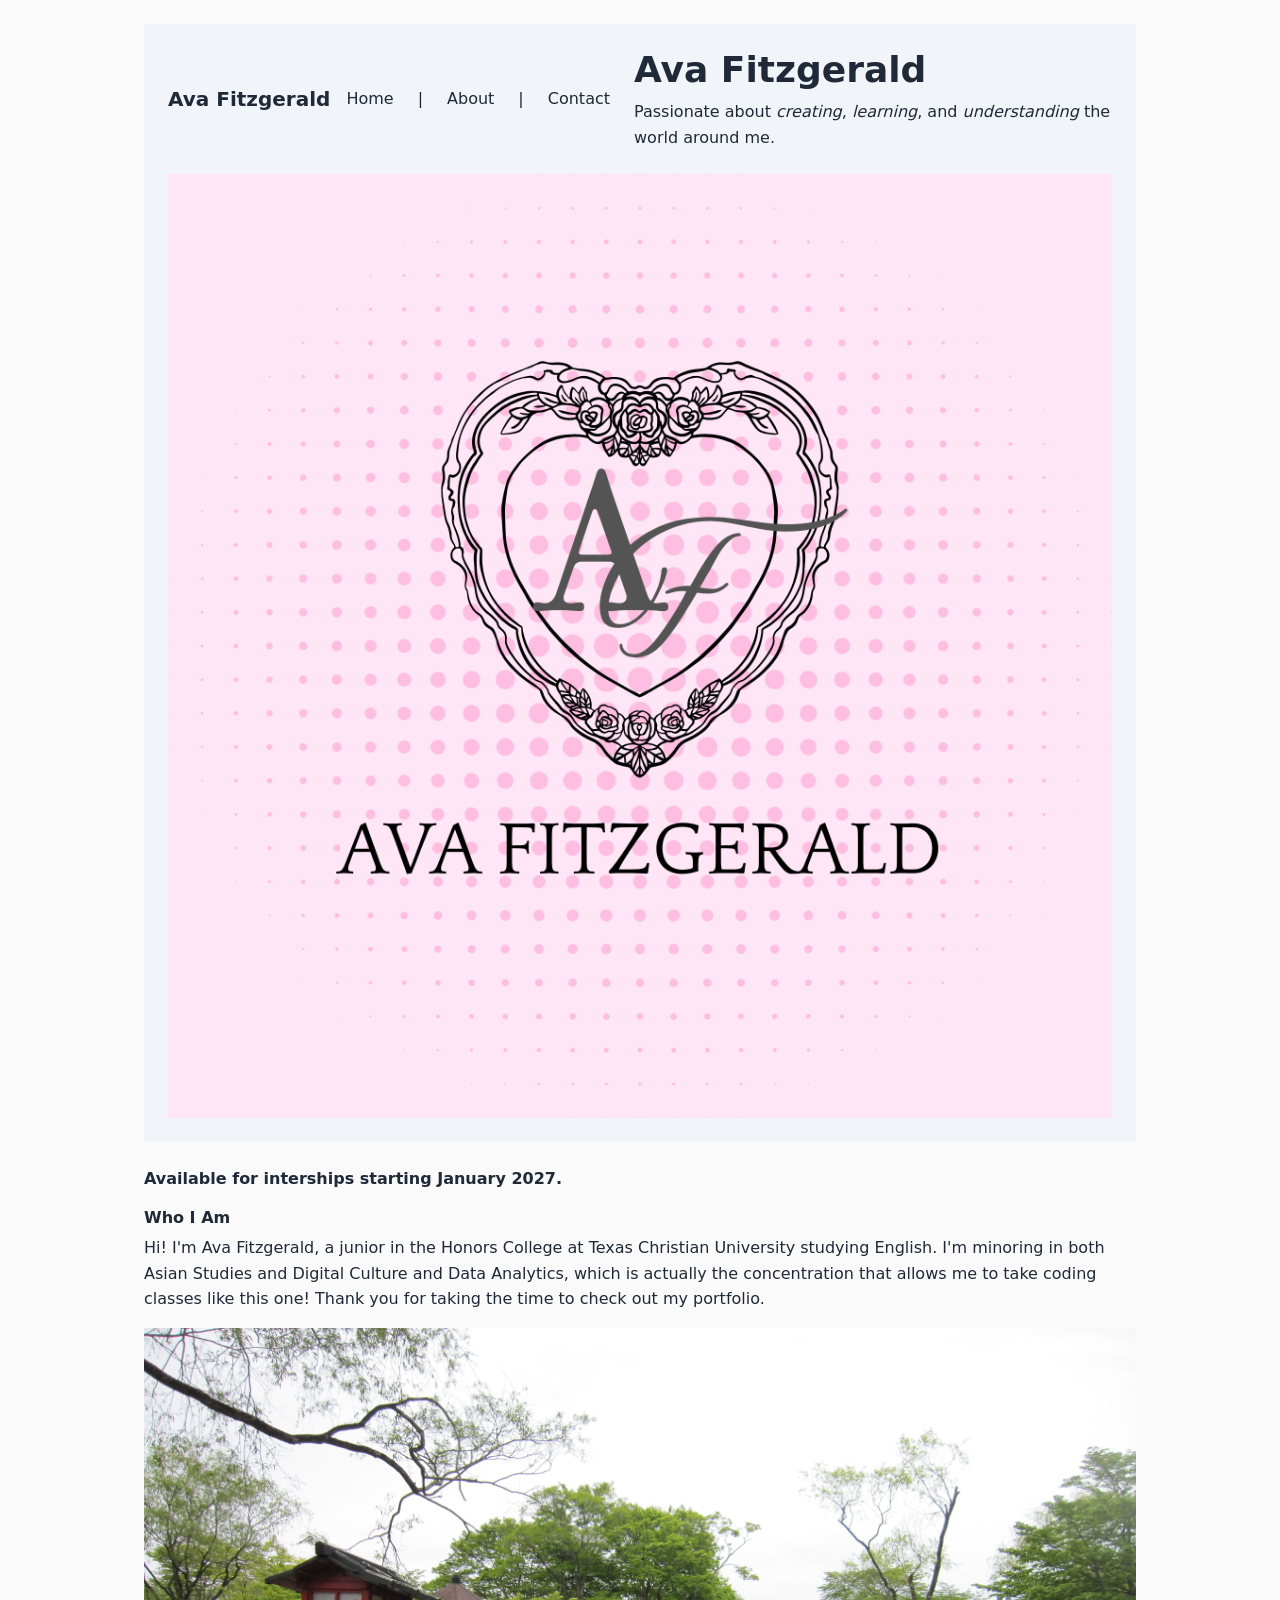
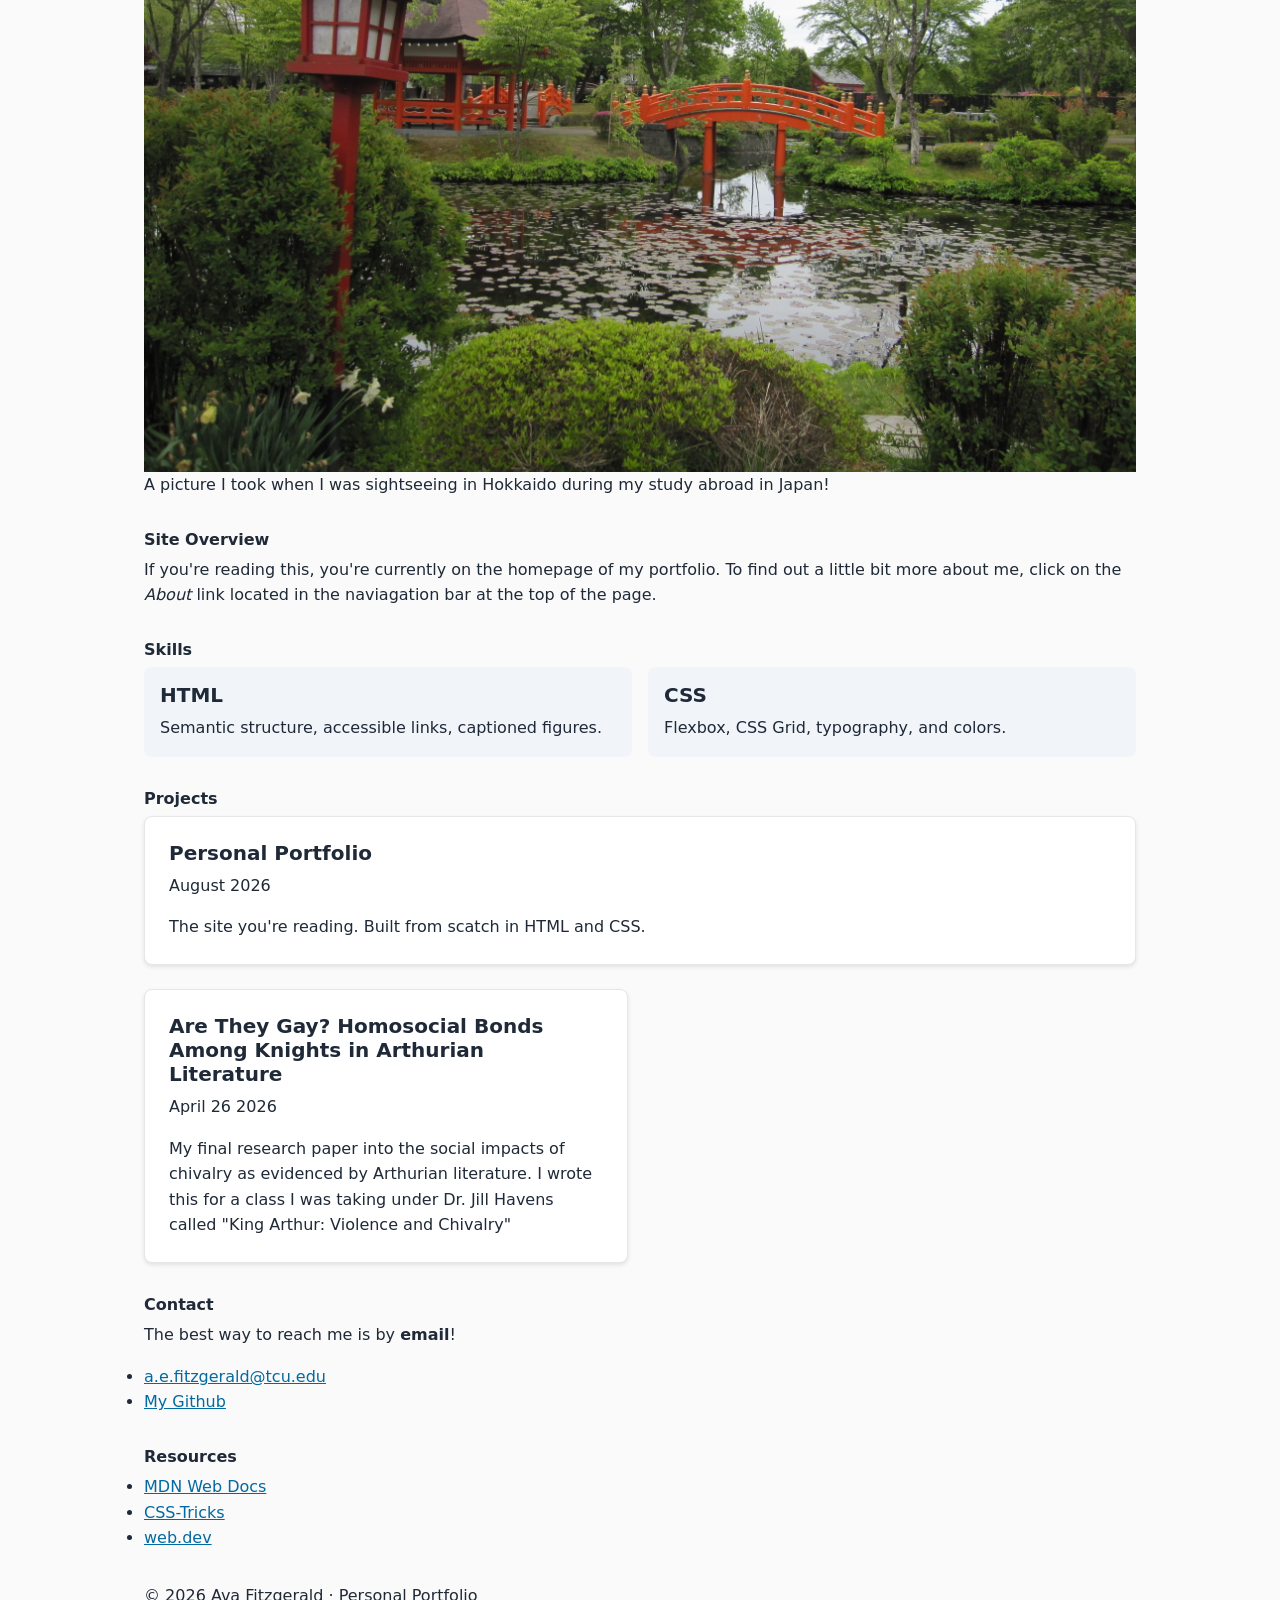
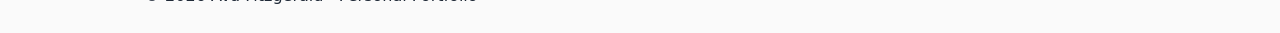
==== index.html @ b12a73ad "changed logo pic, main page pic, about page pic and captions, updated skill cards" ====
<!DOCTYPE html>
<html lang="en">
<head>
    <meta charset="UTF-8">
    <meta name="viewport" content="width=device-width, initial-scale=1.0">
    <title>Portfolio Home</title>
    <link rel="stylesheet" href="css/styles.css">

</head>
<body>
    <header>

    <nav class="nav-container">
        <a href="index.html" class="logo">Ava Fitzgerald</a>
        <div class="nav-links">
            <a href="index.html">Home</a> |
            <a href="about.html">About</a> |
            <a href="index.html#contact">Contact</a>
        </div>
    </nav>

    <div class="header-text">
        <h1>Ava Fitzgerald</h1>
        <p>Passionate about <em>creating</em>, <em>learning</em>, and <em>understanding</em> the world around me.</p>
    </div>
    <div class="header-pic">
        <img src="images/portfolio_logo.png" alt="A pink square with the outline of a heart locket and the initials 'A' and 'F' in the middle.">
    </div>

    </header>

    <main>
        <section>
            <p><strong>Available for interships starting January 2027.</strong></p>

        <section>
            <h2>Who I Am</h2>
            <p>Hi! I'm Ava Fitzgerald, a junior in the Honors College at Texas Christian University studying
                English. I'm minoring in both Asian Studies and Digital Culture and Data Analytics, which
                is actually the concentration that allows me to take coding classes like this one! Thank you
                for taking the time to check out my portfolio.</p>

                <figure>
                <img src="images/tori_gate.JPG" alt="a picture of a red Japanese-style bridge behind a mossy pond.">
                <figcaption>A picture I took when I was sightseeing in Hokkaido during my study abroad in Japan!</figcaption>
                </figure>
        </section>

        <section>
            <h2>Site Overview</h2>
            <p>If you're reading this, you're currently on the homepage of my portfolio. To find out a little
                bit more about me, click on the <em>About</em> link located in the naviagation bar at the top of the page.
            </p>
        </section>

        <section id="skills">
            <h2>Skills</h2>
            <ul class="skills-grid">
                <li class="skill-card">
                    <h3>HTML</h3>
                    <p>Semantic structure, accessible links, captioned figures. </p>
                </li>
                <li class="skill-card">
                    <h3>CSS</h3>
                    <p>Flexbox, CSS Grid, typography, and colors.</p>
                </li>
            </ul>
        </section>

        <section>
            <h2>Projects</h2>
            <ul class="project-list">
                <li class="project-card featured">
                    <h3>Personal Portfolio</h3>
                    <p><time datetime="2026-08">August 2026</time></p>
                    <p>The site you're reading. Built from scatch in HTML and CSS.</p>
                </li>
                <li class="project-card">
                    <h3>Are They Gay? Homosocial Bonds Among Knights in Arthurian Literature</h3>
                    <p><time datetime="2026-04-26">April 26 2026</time></p>
                    <p> My final research paper into the social impacts of chivalry as evidenced by Arthurian literature. 
                        I wrote this for a class I was taking under Dr. Jill Havens called "King Arthur: Violence and Chivalry"</p>
                </li>
            </ul>
        </section>

        <section id="contact">
            <h2>Contact</h2>
            <p>The best way to reach me is by <strong>email</strong>!</p>
            <ul>
                <li><a href="mailto:a.e.fitzgerald@tcu.edu">a.e.fitzgerald@tcu.edu</a></li>
                <li><a href="https://github.com/aefitzgeraldtcu" target="_blank" rel="noopener">My Github</a></li>
            </ul>
        </section>

        <aside id="resources">
            <h2>Resources</h2>
            <ul>
                <li><a href="https://developer.mozilla.org/" target="_blank" rel="noopener">MDN Web Docs</a></li>
                <li><a href="https://css-tricks.com/" target="_blank" rel="noopener">CSS-Tricks</a></li>
                <li><a href="https://web.dev/" target="_blank" rel="noopener">web.dev</a></li>
            </ul>
        </aside>

    </main>

    <footer>
        <p>&copy; 2026 Ava Fitzgerald &middot; Personal Portfolio</p>
    </footer>

</body>
</html>
---- css/styles.css ----
/* ==========================
   1. RESET
   ========================== */
   *,
   *::before,
   *::after {
      box-sizing: border-box;
      margin: 0;
      padding: 0;
   }

   img {
      max-width: 100%;
      height: auto;
      display: block;
   }

/* ==========================
   2. DESIGN TOKENS
   ========================== */
   :root {
      /* Color */
      --color-bg: #fafafa;
      --color-surface: #ffffff;
      --color-text: #1f2937;
      --color-muted: #6b7280;
      --color-accent: #0369a1;

      /* Spacing - a modular scale */
      --space-sm: 0.5rem;
      --space-md: 1rem;
      --space-lg: 1.5rem;
      --space-xl: 2rem;

      /* Typography */
      --text-base: 1rem;
      --text-h3: 1.25rem;
      --text-h2: 1.5 rem;
      --text-h1: 2.25rem;
      --leading-body: 1.6;
      --leading-heading: 1.2;

      /* Layout*/
      --page-width: 64rem;
      --reading-width: 70ch;
      --font-stack: system-ui, 'Segoe UI', Tahoma, sans-serif;
      --color-surface-alt: #f1f5f9;
      --color-border: #e5e7eb;
      --shadow-sm: 0 2px 4px rgba(0, 0, 0, 0.1);
      --radius-md: 8px;
   }

/* ==========================
   3. BASE ELEMENT STYLES
   ========================== */
   body {
      background-color: var(--color-bg);
      color: var(--color-text);
      font-size: var(--text-base);
      line-height: var(--leading-body);
      font-family: var(--font-stack);
   }

h1 { font-size: var(--text-h1); line-height: var(--leading-heading); }
h2 {font-size: var(--text-h2); line-height: var(--leading-heading); }
h3 {font-size: var(--text-h3); line-height: var(--leading-heading); }

h1, h2, h3 { margin-bottom: var(--space-sm); }
p { margin-bottom: var(--space-md); }
p:last-child { margin-bottom: 0; }

a { color: var(--color-accent); }

a:focus-visible {
   outline: 2px solid var(--color-accent);
   outline-offset: 2px;
}

/* ==========================
   4. LAYOUT
   Breakpoints used in this file:
     768px  — tablet and larger
   (CSS variables cannot be used inside @media conditions,
    so breakpoints are documented here instead of tokenized.)
   ========================== */
   header {
      display: flex;
      align-items: center;
      gap: var(--space-lg);
      padding: var(--space-lg);
      background-color: var(--color-surface-alt);
      margin-bottom: var(--space-lg);
      flex-wrap: wrap;
   }
.header-text { flex: 1; min-width: 16rem; }
.header-pic {
   flex: 1;
   background-color: var(--color-surface);
   min-height: 18rem;
   border-radius: var(--radius-md);
   display: flex;
   align-items: center;
   justify-content: center;
   color: var(--color-muted);
   min-width: 16rem;
}

nav {
   padding: var(--space-md) 0;
}
nav a {
   color: var(--color-text);
   text-decoration: none;
}
nav a:hover { color: var(--color-accent); }
.nav-container {
   display: flex;
   justify-content: space-between;
   align-items: center;
   flex-wrap: wrap;
   gap: var(--space-md);
}
.nav-links { display: flex; gap: var(--space-lg); }
.logo {
   font-size: var(--text-h3);
   font-weight: bold;
   color: var(--color-text);
   text-decoration: none;
}

section {margin-bottom: var(--space-xl); }

   body {
      max-width: var(--page-width);
      margin: 0 auto;
      padding: var(--space-lg) var(--space-md);
   }

.skills-grid {
   list-style: none;
   padding-left: 0;
   display: grid;
   grid-template-columns: repeat(auto-fit, minmax(12rem, 1fr));
   gap: var(--space-md);
}
.skill-card {
   padding: var(--space-md);
   background-color: var(--color-surface-alt);
   border-radius: var(--radius-md);
}

.about {
   display: flex;
   flex-wrap: wrap;
   align-items: center;
   gap: var(--space-lg);
}
.about-image { flex: 1; min-width: 16rem; }
.about-image img { width: 100%; border-radius: var(--radius-md); }
.about-text { flex: 2; min-width: 16rem; max-width: var(--reading-width); }

.project-list {
   list-style: none;
   padding-left: 0;
   display: grid;
   grid-template-columns: 1fr;
   gap: var(--space-lg);
}
@media (min-width: 768px) {
   .project-list { grid-template-columns: 1fr 1fr; }
   .project-card.featured { grid-column: span 2; }
}
.project-card {
   padding: var(--space-lg);
   background-color: var(--color-surface);
   border: 1px solid var(--color-border);
   border-radius: var(--radius-md);
   box-shadow: var(--shadow-sm);
}
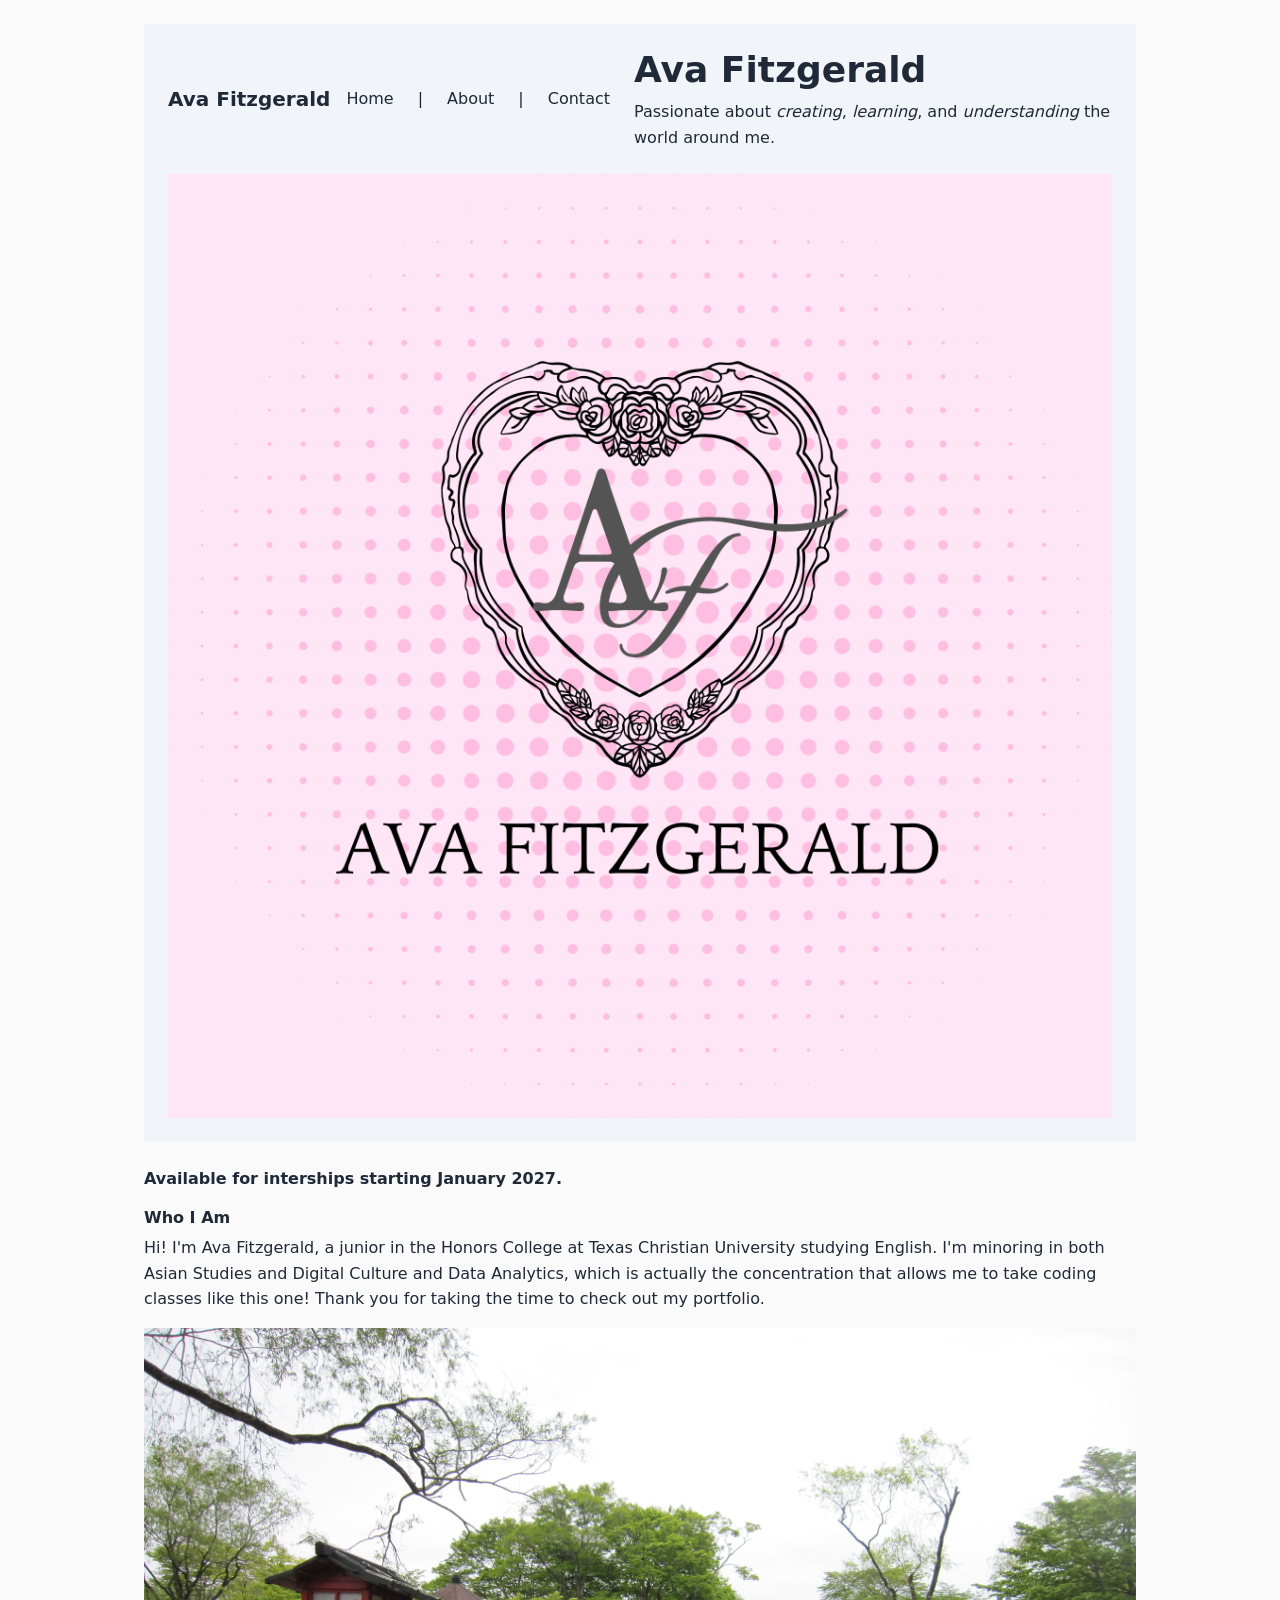
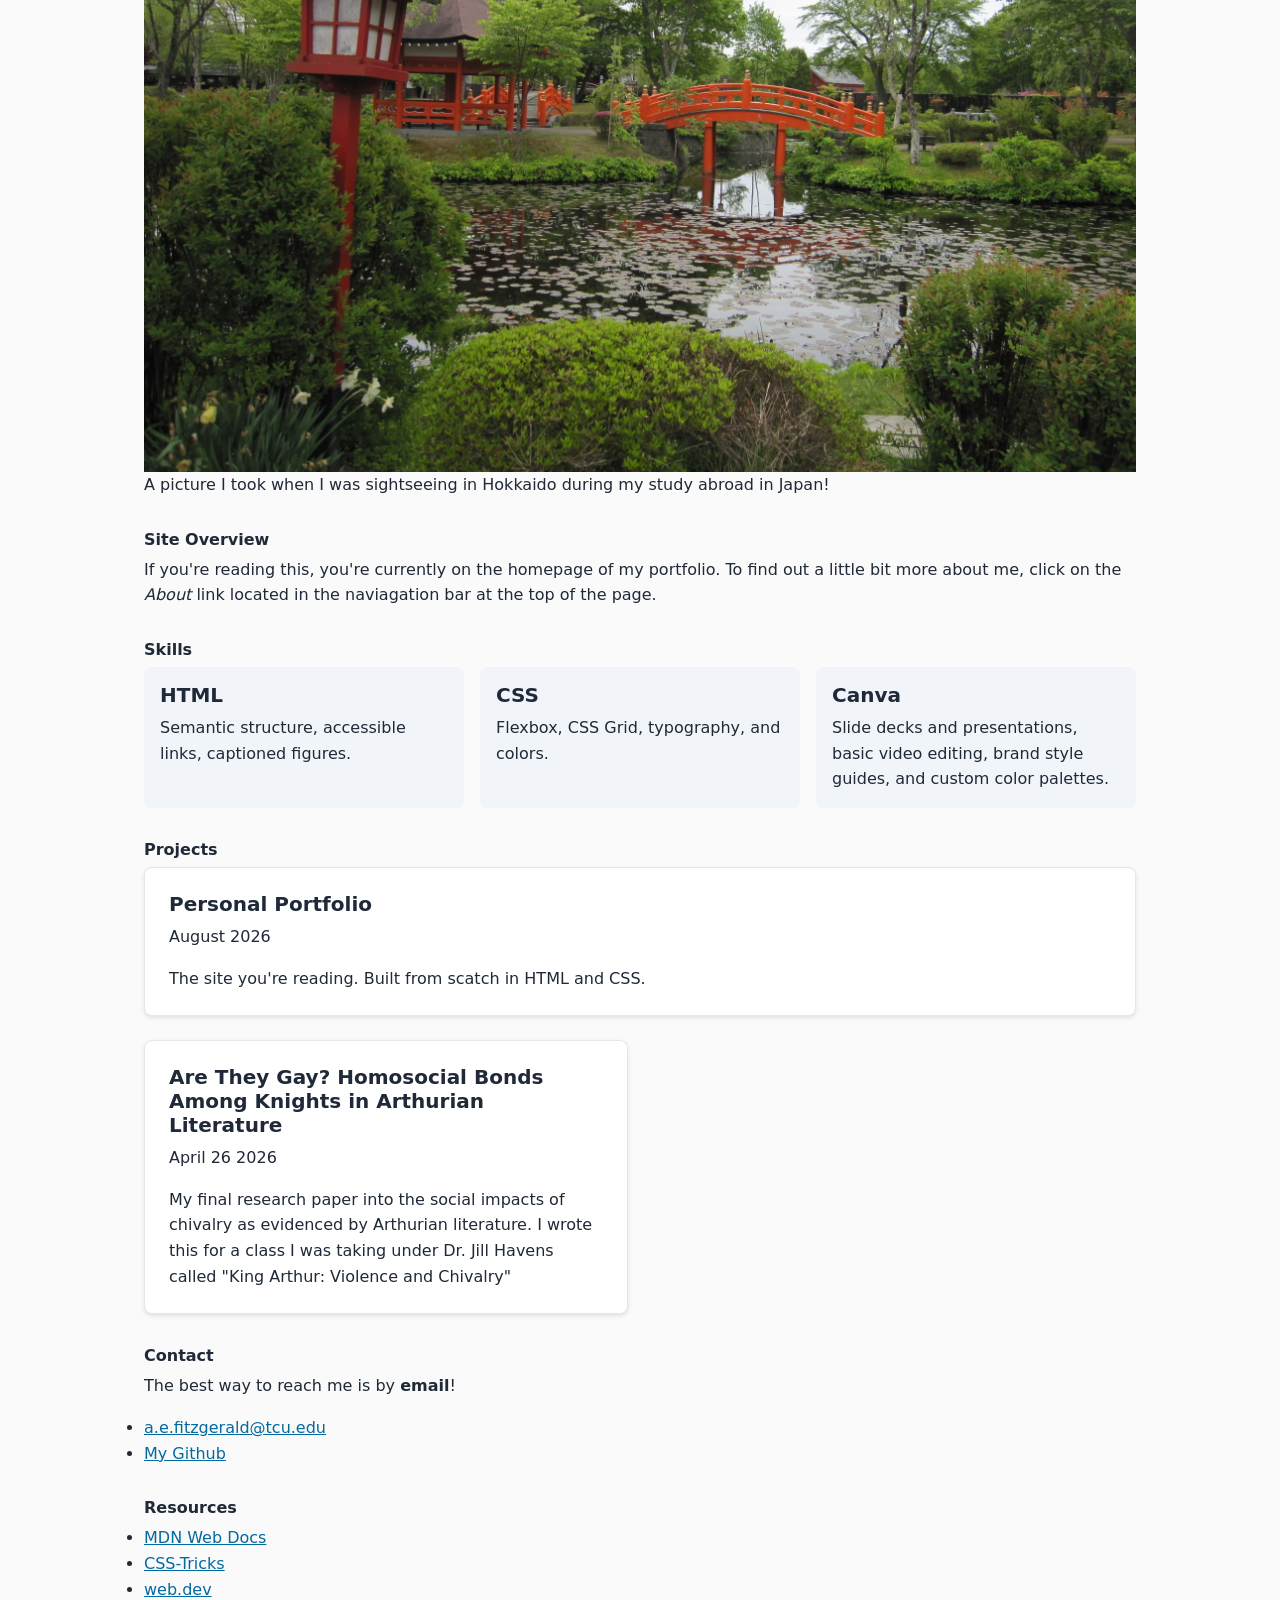
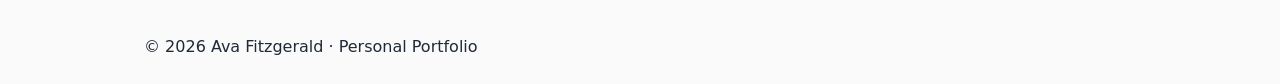
==== commit a627020a: "Added a skill card" ====
--- a/index.html
+++ b/index.html
@@ -64,6 +64,10 @@
                     <h3>CSS</h3>
                     <p>Flexbox, CSS Grid, typography, and colors.</p>
                 </li>
+                <li class="skill-card">
+                    <h3>Canva</h3>
+                    <p>Slide decks and presentations, basic video editing, brand style guides, and custom color palettes. </p>
+                </li>
             </ul>
         </section>
 
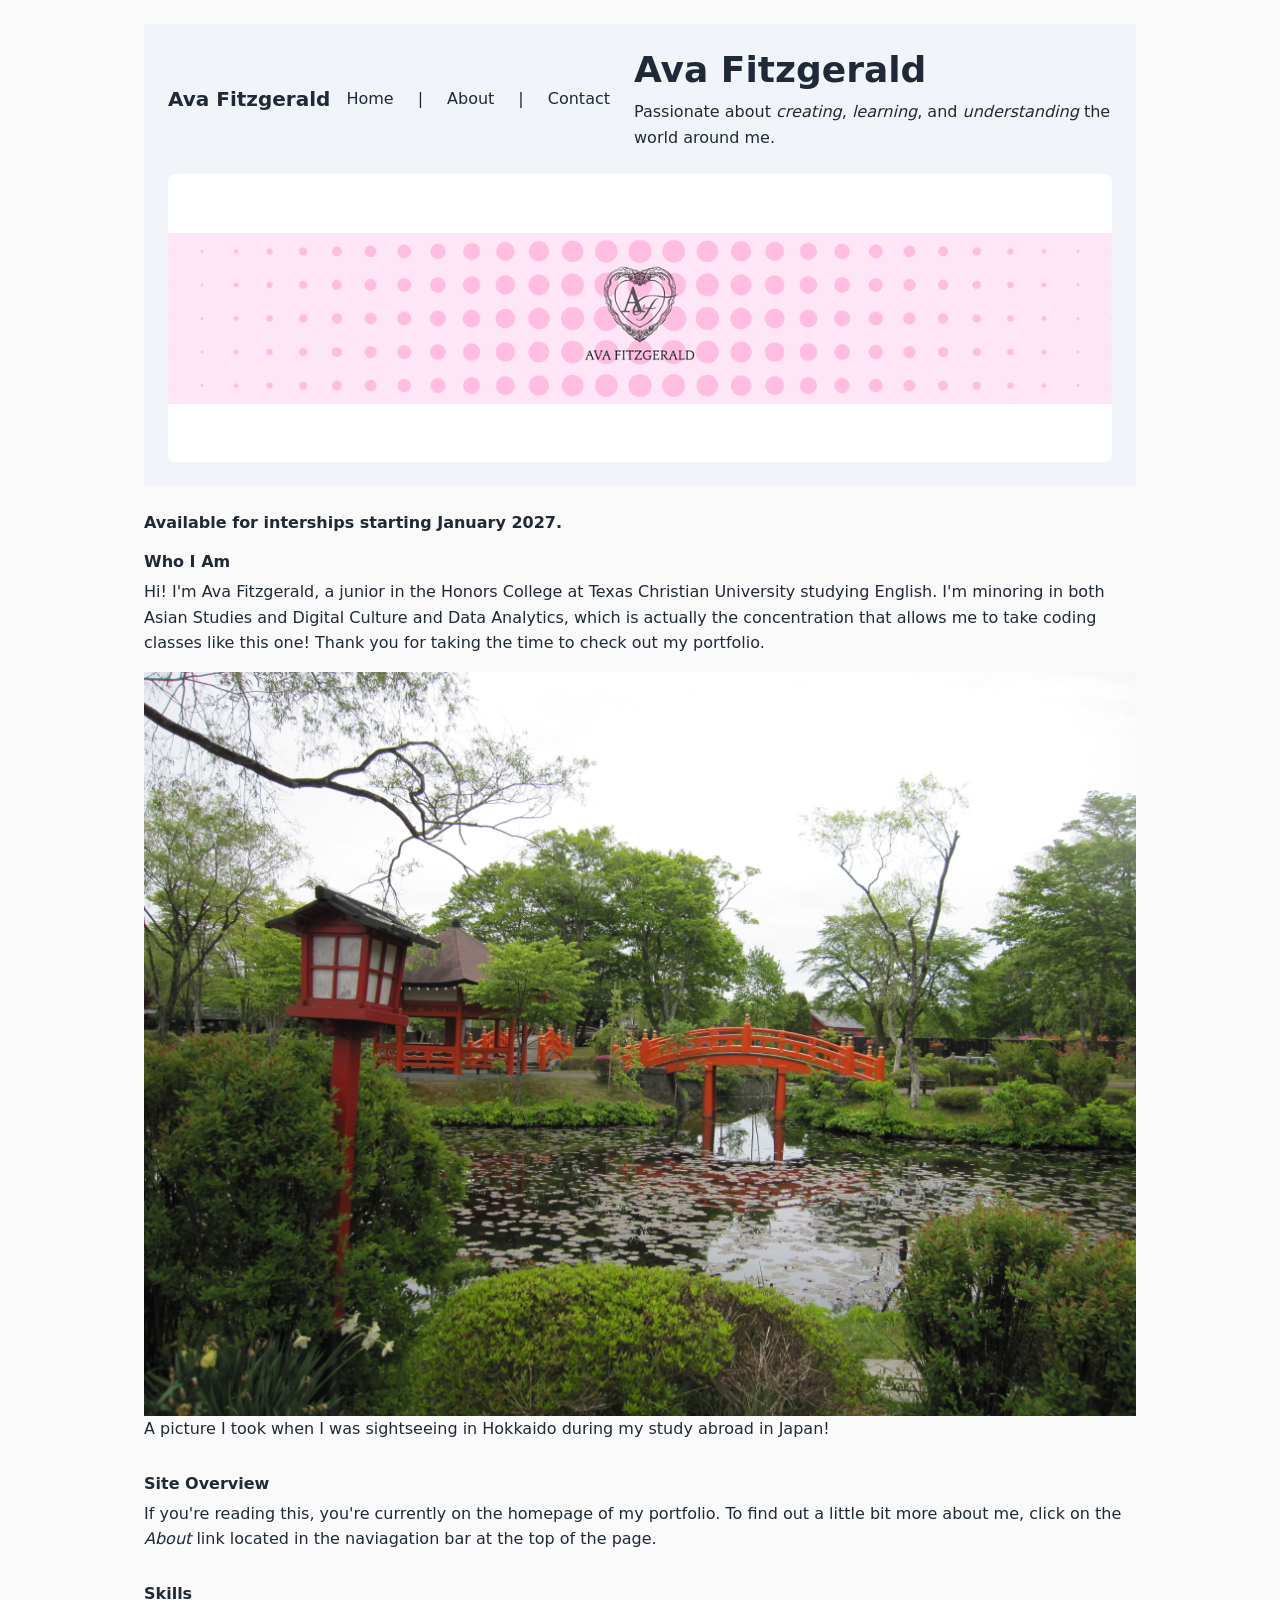
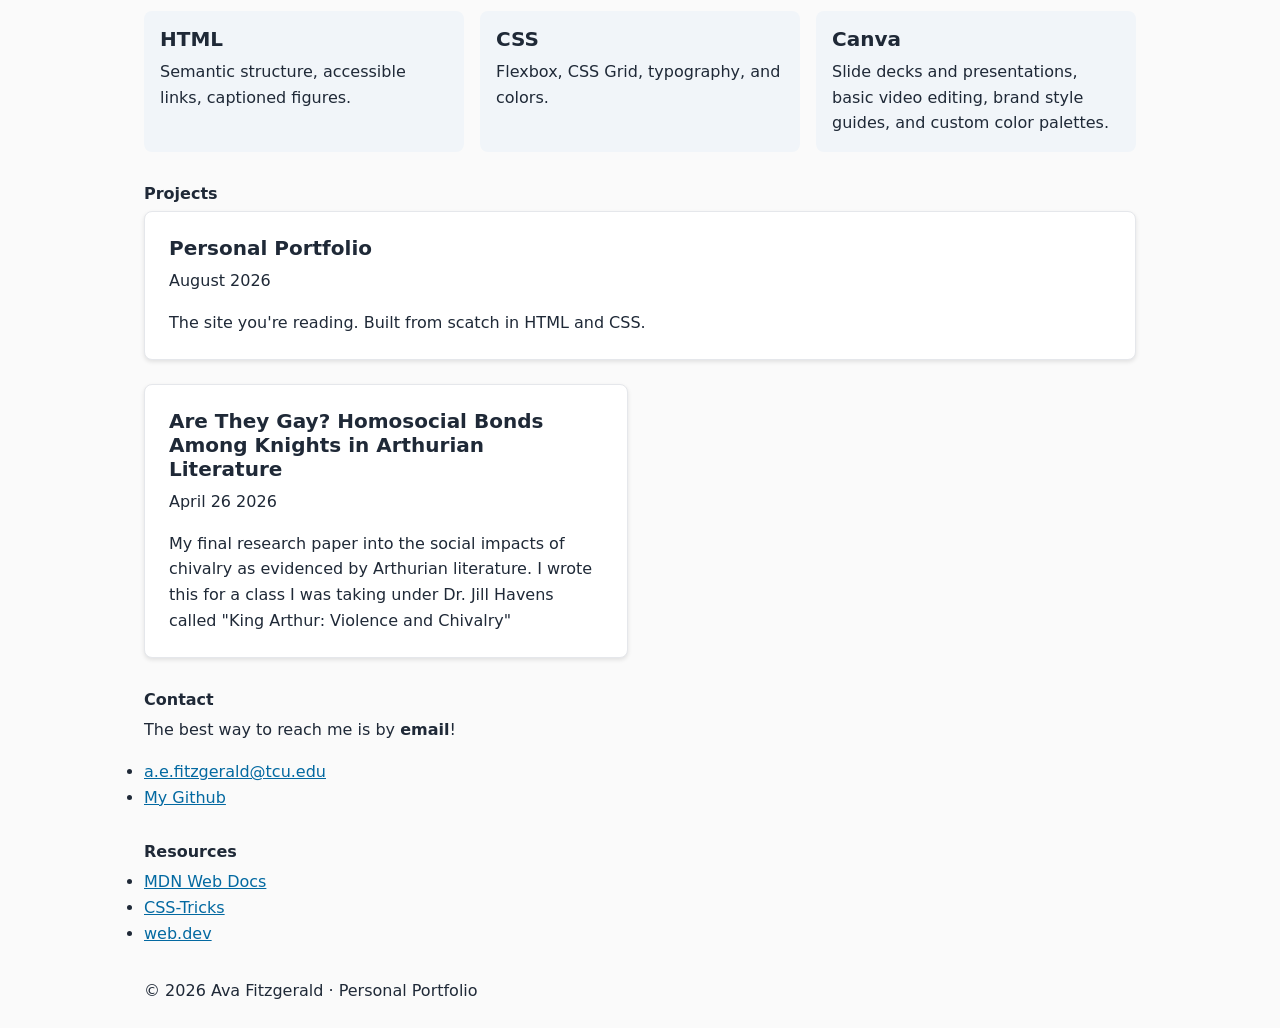
==== commit 6223aa73: "changed logo" ====
--- a/index.html
+++ b/index.html
@@ -24,7 +24,7 @@
         <p>Passionate about <em>creating</em>, <em>learning</em>, and <em>understanding</em> the world around me.</p>
     </div>
     <div class="header-pic">
-        <img src="images/portfolio_logo.png" alt="A pink square with the outline of a heart locket and the initials 'A' and 'F' in the middle.">
+        <img src="images/ava_logo_pt.2.png" alt="A pink square with the outline of a heart locket and the initials 'A' and 'F' in the middle.">
     </div>
 
     </header>
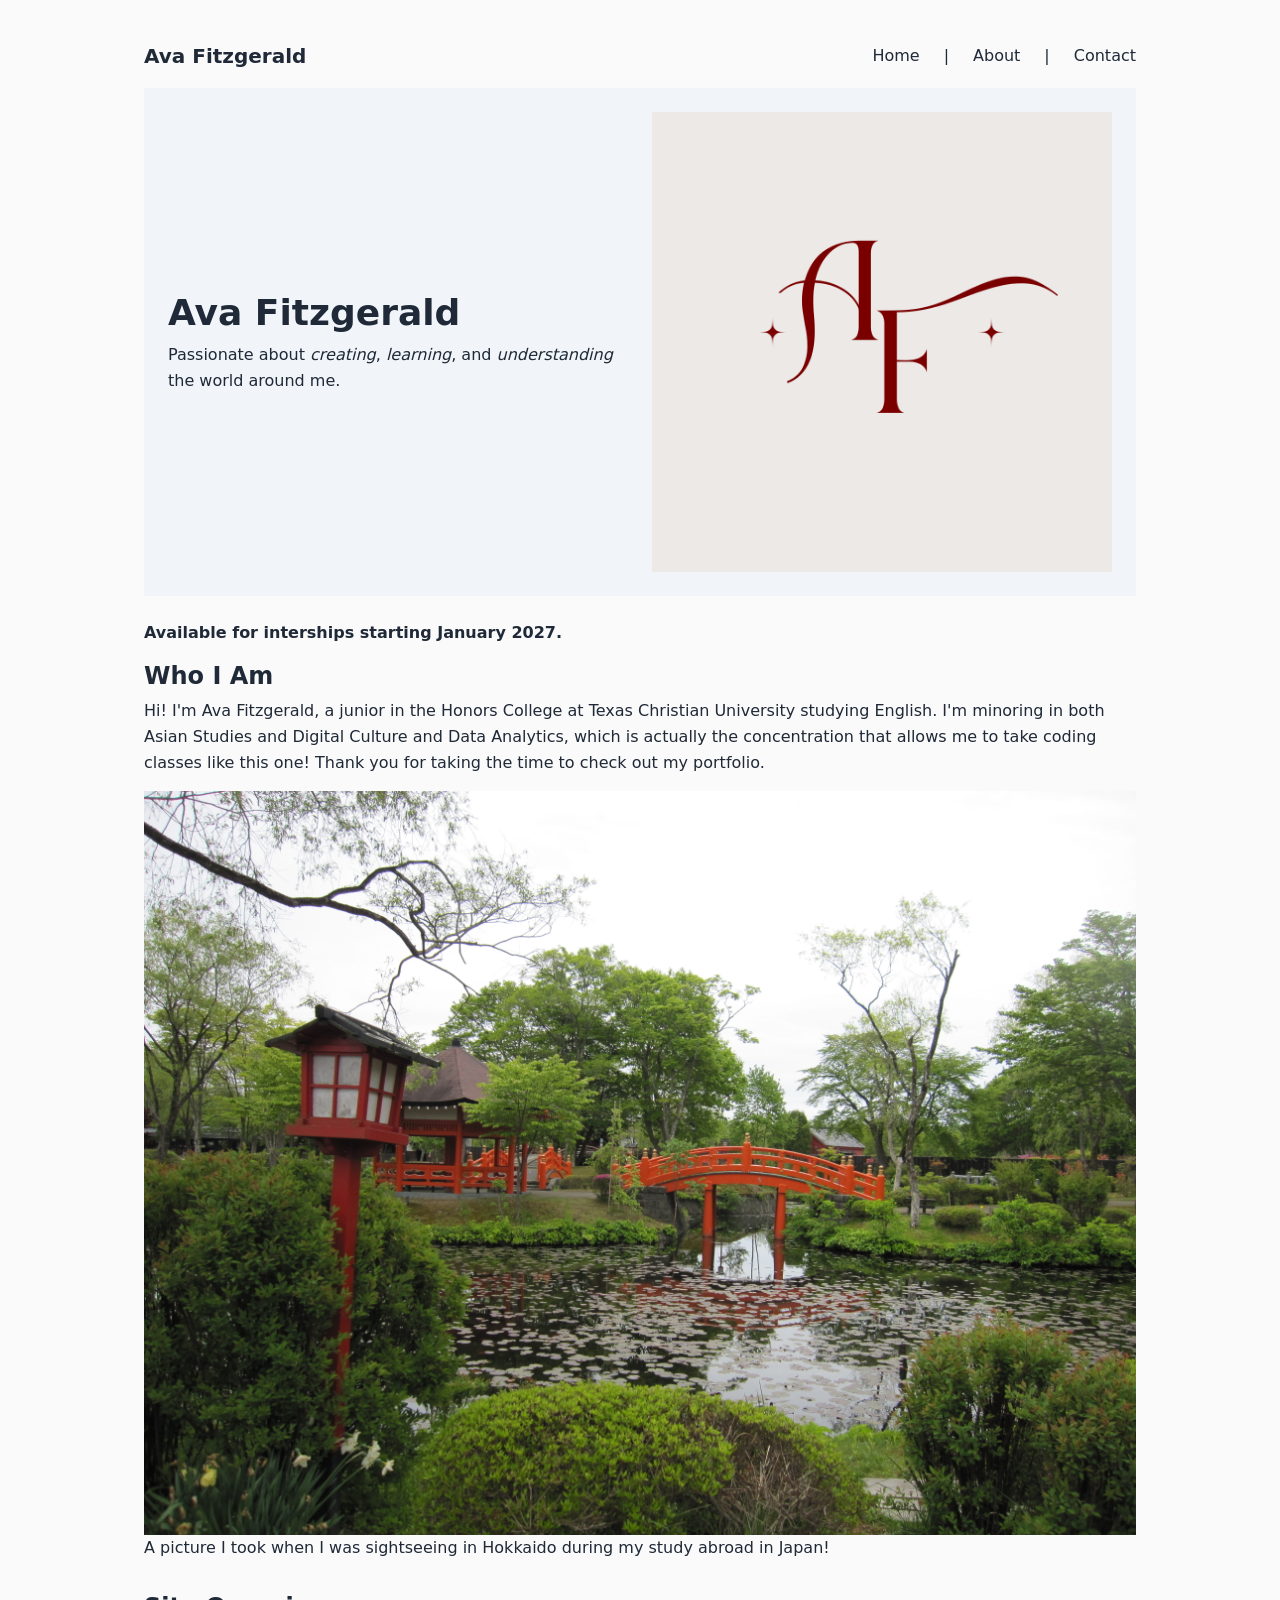
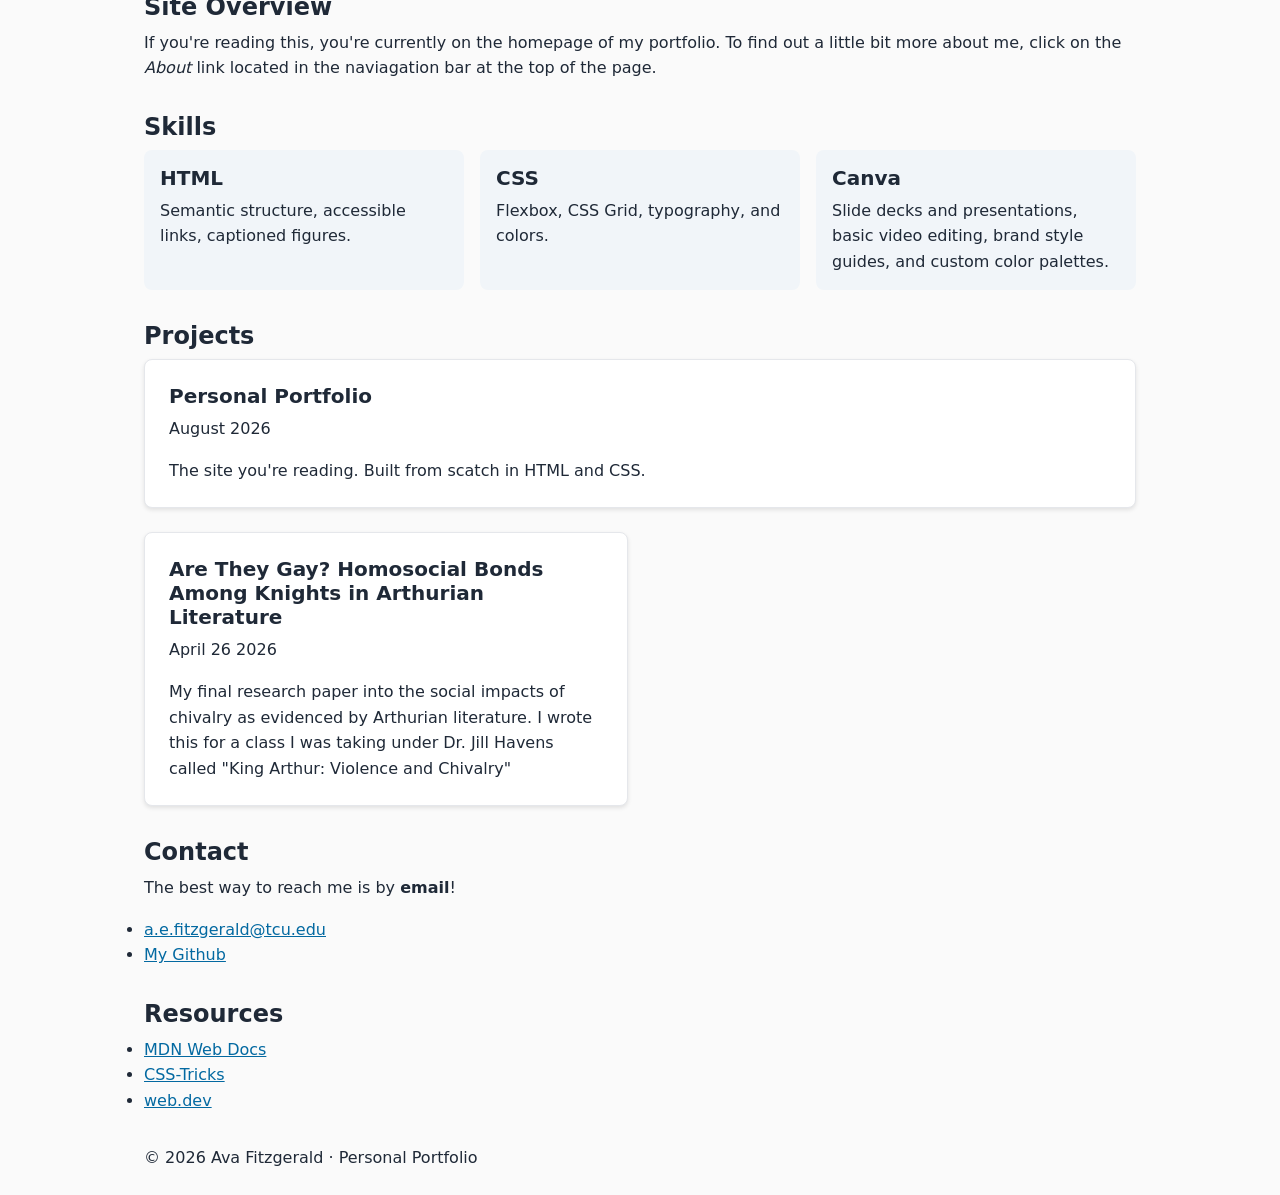
==== commit c60582d8: "moved nav folder above header and changed logo image" ====
--- a/index.html
+++ b/index.html
@@ -8,8 +8,6 @@
 
 </head>
 <body>
-    <header>
-
     <nav class="nav-container">
         <a href="index.html" class="logo">Ava Fitzgerald</a>
         <div class="nav-links">
@@ -19,12 +17,14 @@
         </div>
     </nav>
 
+    <header>
+
     <div class="header-text">
         <h1>Ava Fitzgerald</h1>
         <p>Passionate about <em>creating</em>, <em>learning</em>, and <em>understanding</em> the world around me.</p>
     </div>
     <div class="header-pic">
-        <img src="images/ava_logo_pt.2.png" alt="A pink square with the outline of a heart locket and the initials 'A' and 'F' in the middle.">
+        <img src="images/ava_logo.png" alt="A pink rectangle with the outline of a heart locket and the initials 'A' and 'F' in the middle.">
     </div>
 
     </header>
--- a/css/styles.css
+++ b/css/styles.css
@@ -35,7 +35,7 @@
       /* Typography */
       --text-base: 1rem;
       --text-h3: 1.25rem;
-      --text-h2: 1.5 rem;
+      --text-h2: 1.5rem;
       --text-h1: 2.25rem;
       --leading-body: 1.6;
       --leading-heading: 1.2;
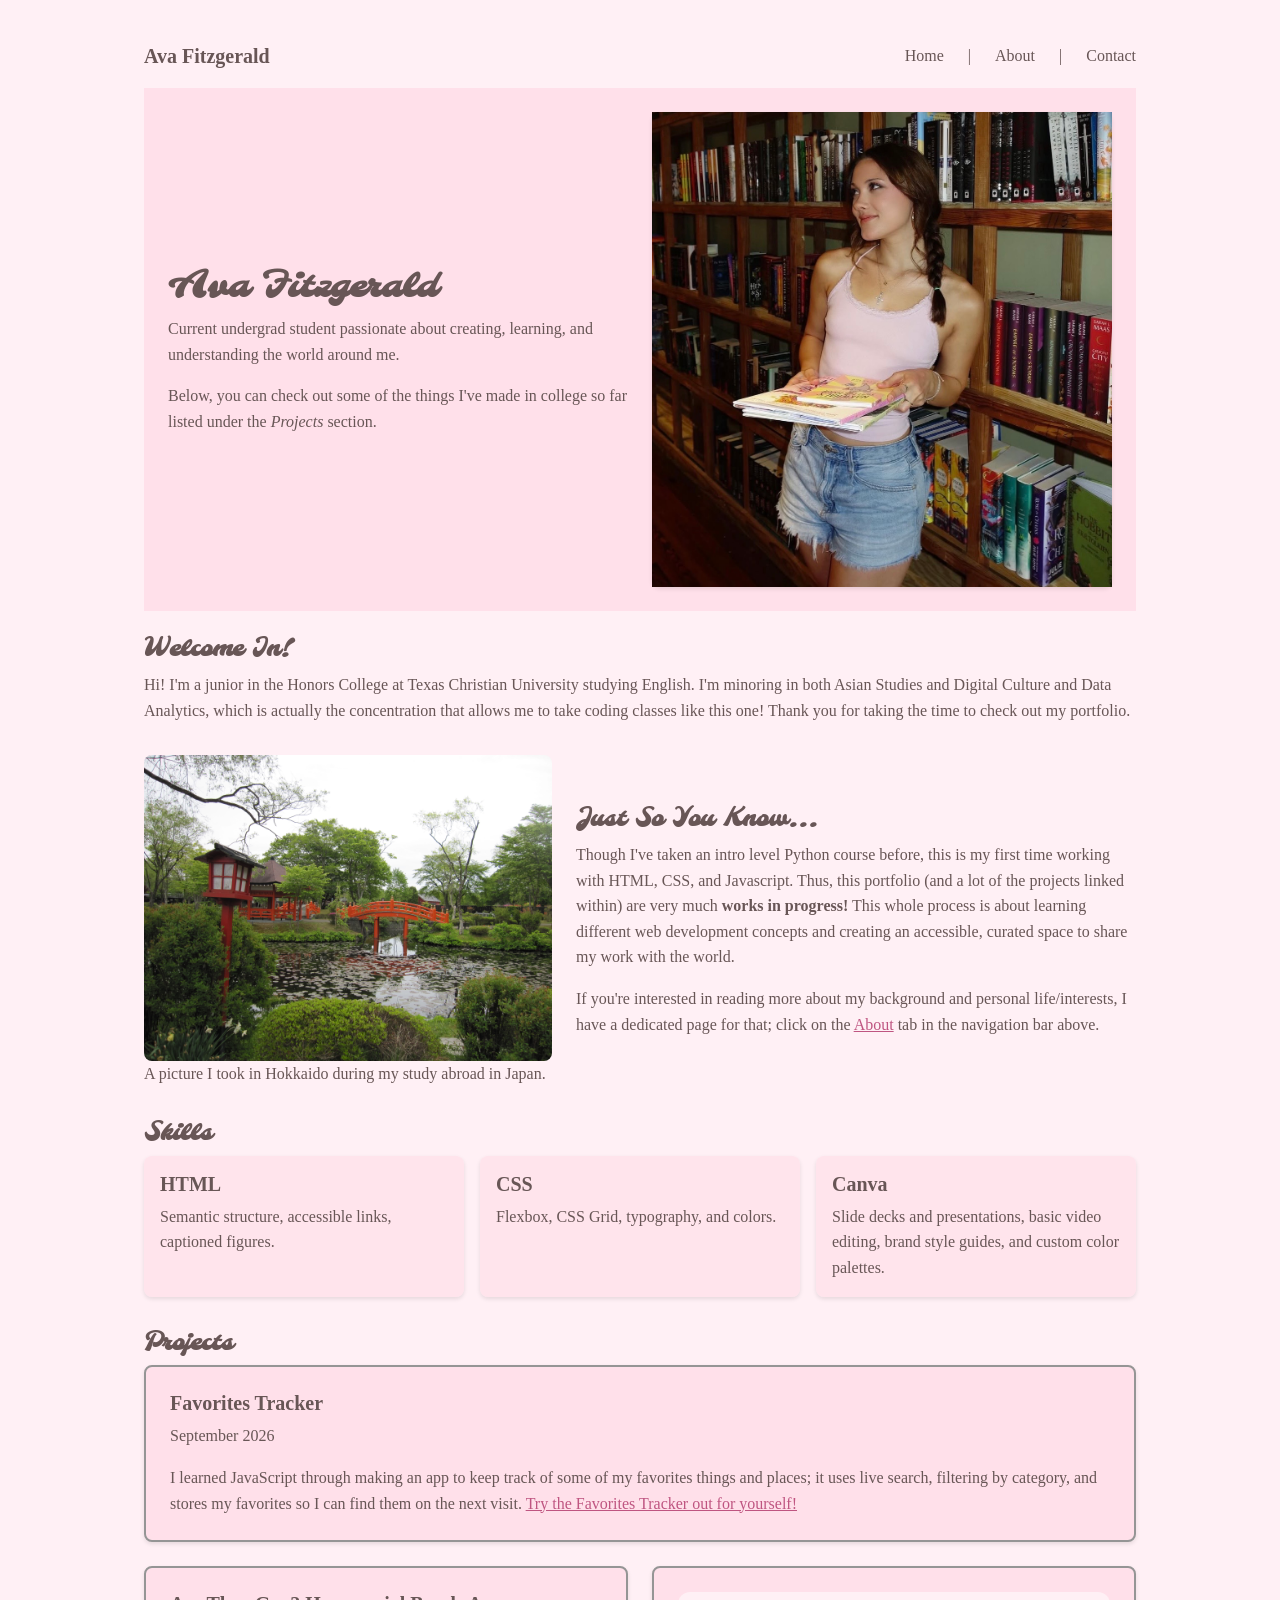
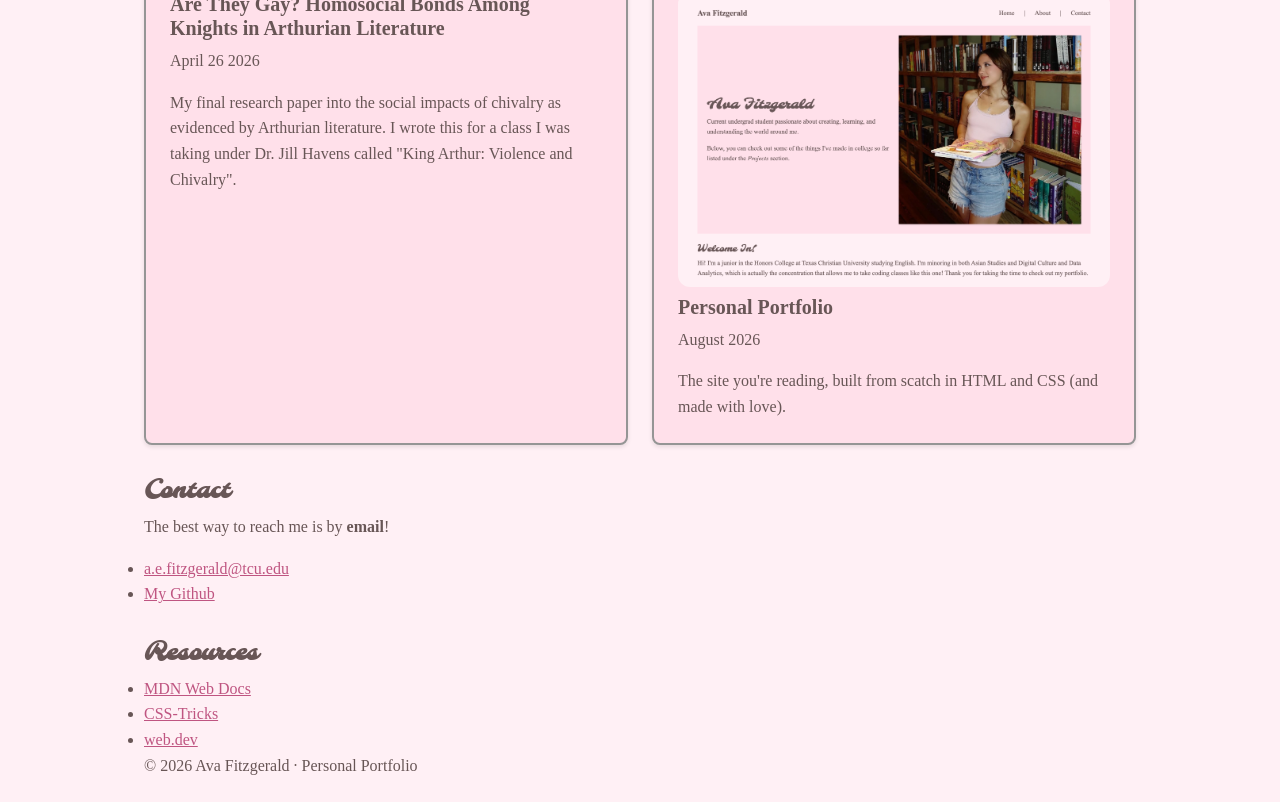
==== commit c00a95de: "Changed all colors, headings fonts in css, added new projects, more info to about tab" ====
--- a/index.html
+++ b/index.html
@@ -5,6 +5,7 @@
     <meta name="viewport" content="width=device-width, initial-scale=1.0">
     <title>Portfolio Home</title>
     <link rel="stylesheet" href="css/styles.css">
+    <link href="https://fonts.googleapis.com/css2?family=Molle:ital@1&display=swap" rel="stylesheet">
 
 </head>
 <body>
@@ -21,36 +22,39 @@
 
     <div class="header-text">
         <h1>Ava Fitzgerald</h1>
-        <p>Passionate about <em>creating</em>, <em>learning</em>, and <em>understanding</em> the world around me.</p>
+        <p>Current undergrad student passionate about creating, learning, and understanding the world around me.</p>
+        <p>Below, you can check out some of the things I've made in college so far listed under the <em>Projects</em> section.</p>
     </div>
     <div class="header-pic">
-        <img src="images/ava_logo.png" alt="A pink rectangle with the outline of a heart locket and the initials 'A' and 'F' in the middle.">
+        <img src="images/pinkalicious.jpg" alt="A brunette girl looking to the side and hugging a book to her chest.">
     </div>
 
     </header>
 
     <main>
         <section>
-            <p><strong>Available for interships starting January 2027.</strong></p>
-
-        <section>
-            <h2>Who I Am</h2>
-            <p>Hi! I'm Ava Fitzgerald, a junior in the Honors College at Texas Christian University studying
+            <h2>Welcome In!</h2>
+            <p>Hi! I'm a junior in the Honors College at Texas Christian University studying
                 English. I'm minoring in both Asian Studies and Digital Culture and Data Analytics, which
                 is actually the concentration that allows me to take coding classes like this one! Thank you
                 for taking the time to check out my portfolio.</p>
-
-                <figure>
-                <img src="images/tori_gate.JPG" alt="a picture of a red Japanese-style bridge behind a mossy pond.">
-                <figcaption>A picture I took when I was sightseeing in Hokkaido during my study abroad in Japan!</figcaption>
-                </figure>
         </section>
 
-        <section>
-            <h2>Site Overview</h2>
-            <p>If you're reading this, you're currently on the homepage of my portfolio. To find out a little
-                bit more about me, click on the <em>About</em> link located in the naviagation bar at the top of the page.
-            </p>
+        <section class="index">
+            <div class="index-image">
+                <figure><img src="images/tori_gate.JPG" alt="A picture of a red Japanese-style bridge behind a mossy pond.">
+                <figcaption> A picture I took in Hokkaido during my study abroad in Japan.</figcaption>
+                </figure>
+            </div>
+            <div class="index-text">
+                <h2>Just So You Know...</h2>
+                <p>Though I've taken an intro level Python course before, this is my first time working with HTML, CSS, and Javascript. 
+                    Thus, this portfolio (and a lot of the projects linked within) are very much <strong>works in progress!</strong> 
+                    This whole process is about learning different web development concepts and creating an accessible, curated space to 
+                    share my work with the world.</p>
+                <p>If you're interested in reading more about my background and personal life/interests, I have a dedicated page for that;
+                    click on the <a href="about.html">About</a> tab in the navigation bar above.</p>
+            </div>
         </section>
 
         <section id="skills">
@@ -75,15 +79,27 @@
             <h2>Projects</h2>
             <ul class="project-list">
                 <li class="project-card featured">
-                    <h3>Personal Portfolio</h3>
-                    <p><time datetime="2026-08">August 2026</time></p>
-                    <p>The site you're reading. Built from scatch in HTML and CSS.</p>
+                    <h3>Favorites Tracker</h3>
+                    <p><time datetime="2026-09">September 2026</time></p>
+                    <p>I learned JavaScript through making an app to keep track of some of my favorites things and places;
+                        it uses live search, filtering by category, and stores my favorites so I can find them on the next visit.
+                        <a href="https://aefitzgeraldtcu.github.io/favorites-tracker/" target="_blank" rel="noopener">Try the Favorites
+                            Tracker out for yourself!</a>
+                    </p>
                 </li>
                 <li class="project-card">
                     <h3>Are They Gay? Homosocial Bonds Among Knights in Arthurian Literature</h3>
                     <p><time datetime="2026-04-26">April 26 2026</time></p>
                     <p> My final research paper into the social impacts of chivalry as evidenced by Arthurian literature. 
-                        I wrote this for a class I was taking under Dr. Jill Havens called "King Arthur: Violence and Chivalry"</p>
+                        I wrote this for a class I was taking under Dr. Jill Havens called "King Arthur: Violence and Chivalry".</p>
+                </li>
+
+                <li class="project-card">
+                <figure><img src="images/portfolio-screenshot.png" alt="A picture of the homepage of this portfolio website.">
+                </figure>
+                    <h3>Personal Portfolio</h3>
+                    <p><time datetime="2026-08">August 2026</time></p>
+                    <p>The site you're reading, built from scatch in HTML and CSS (and made with love).</p>
                 </li>
             </ul>
         </section>
--- a/css/styles.css
+++ b/css/styles.css
@@ -1,3 +1,4 @@
+@import url('https://fonts.googleapis.com/css2?family=Molle:ital@0;1&display=swap');
 /* ==========================
    1. RESET
    ========================== */
@@ -20,11 +21,11 @@
    ========================== */
    :root {
       /* Color */
-      --color-bg: #fafafa;
-      --color-surface: #ffffff;
-      --color-text: #1f2937;
+      --color-bg: #fff0f5;
+      --color-surface: #ffe0ea;
+      --color-text: #685656;
       --color-muted: #6b7280;
-      --color-accent: #0369a1;
+      --color-accent: #bf5581;
 
       /* Spacing - a modular scale */
       --space-sm: 0.5rem;
@@ -43,11 +44,13 @@
       /* Layout*/
       --page-width: 64rem;
       --reading-width: 70ch;
-      --font-stack: system-ui, 'Segoe UI', Tahoma, sans-serif;
-      --color-surface-alt: #f1f5f9;
-      --color-border: #e5e7eb;
+      --font-stack-h: 'Molle', cursive;
+      --font-stack-b: 'Times New Roman', serif;
+      --color-surface-alt: #ffe0eabb;
+      --color-border: #959595;
       --shadow-sm: 0 2px 4px rgba(0, 0, 0, 0.1);
       --radius-md: 8px;
+      --radius-lg: 12px;
    }
 
 /* ==========================
@@ -58,14 +61,14 @@
       color: var(--color-text);
       font-size: var(--text-base);
       line-height: var(--leading-body);
-      font-family: var(--font-stack);
-   }
-
-h1 { font-size: var(--text-h1); line-height: var(--leading-heading); }
-h2 {font-size: var(--text-h2); line-height: var(--leading-heading); }
-h3 {font-size: var(--text-h3); line-height: var(--leading-heading); }
-
-h1, h2, h3 { margin-bottom: var(--space-sm); }
+      font-family: var(--font-stack-b);
+   }
+
+h1 { font-size: var(--text-h1); line-height: var(--leading-heading); font-family: var(--font-stack-h); }
+h2 {font-size: var(--text-h2); line-height: var(--leading-heading); font-family: var(--font-stack-h);}
+h3 {font-size: var(--text-h3); line-height: var(--leading-heading); font-family: var(--font-stack-b); }
+
+h1, h2, h3 { margin-bottom: var(--space-sm);}
 p { margin-bottom: var(--space-md); }
 p:last-child { margin-bottom: 0; }
 
@@ -78,31 +81,28 @@
 
 /* ==========================
    4. LAYOUT
-   Breakpoints used in this file:
-     768px  — tablet and larger
-   (CSS variables cannot be used inside @media conditions,
-    so breakpoints are documented here instead of tokenized.)
    ========================== */
    header {
       display: flex;
       align-items: center;
       gap: var(--space-lg);
       padding: var(--space-lg);
-      background-color: var(--color-surface-alt);
+      background-color: var(--color-surface);
       margin-bottom: var(--space-lg);
       flex-wrap: wrap;
    }
 .header-text { flex: 1; min-width: 16rem; }
 .header-pic {
    flex: 1;
-   background-color: var(--color-surface);
+   background-color: var(--color-bg);
    min-height: 18rem;
    border-radius: var(--radius-md);
    display: flex;
    align-items: center;
    justify-content: center;
-   color: var(--color-muted);
+   color: var(--color-surface-alt);
    min-width: 16rem;
+   box-shadow: var(--shadow-sm);
 }
 
 nav {
@@ -136,6 +136,13 @@
       padding: var(--space-lg) var(--space-md);
    }
 
+.page-title {
+   padding: var(--space-md);
+   background-color: var(--color-surface-alt);
+   border-radius: var(--radius-md);
+   box-shadow: var(--shadow-sm);
+}
+
 .skills-grid {
    list-style: none;
    padding-left: 0;
@@ -147,7 +154,19 @@
    padding: var(--space-md);
    background-color: var(--color-surface-alt);
    border-radius: var(--radius-md);
-}
+   box-shadow: var(--shadow-sm);
+}
+
+.index {
+   display: flex;
+   flex-wrap: wrap;
+   align-items: center;
+   gap: var(--space-lg);
+}
+
+.index-image { flex: 1; min-width: 16rem; }
+.index-image img { width: 100%; border-radius: var(--radius-md); }
+.index-text { flex: 2; min-width: 16rem; max-width: var(--reading-width); }
 
 .about {
    display: flex;
@@ -173,7 +192,14 @@
 .project-card {
    padding: var(--space-lg);
    background-color: var(--color-surface);
-   border: 1px solid var(--color-border);
-   border-radius: var(--radius-md);
-   box-shadow: var(--shadow-sm);
+   border: 2px solid var(--color-border);
+   border-radius: var(--radius-md);
+   box-shadow: var(--shadow-sm);
+}
+
+.project-card figure {
+   margin-bottom: var(--space-sm);
+}
+.project-card img {
+   border-radius: var(--radius-lg);
 }
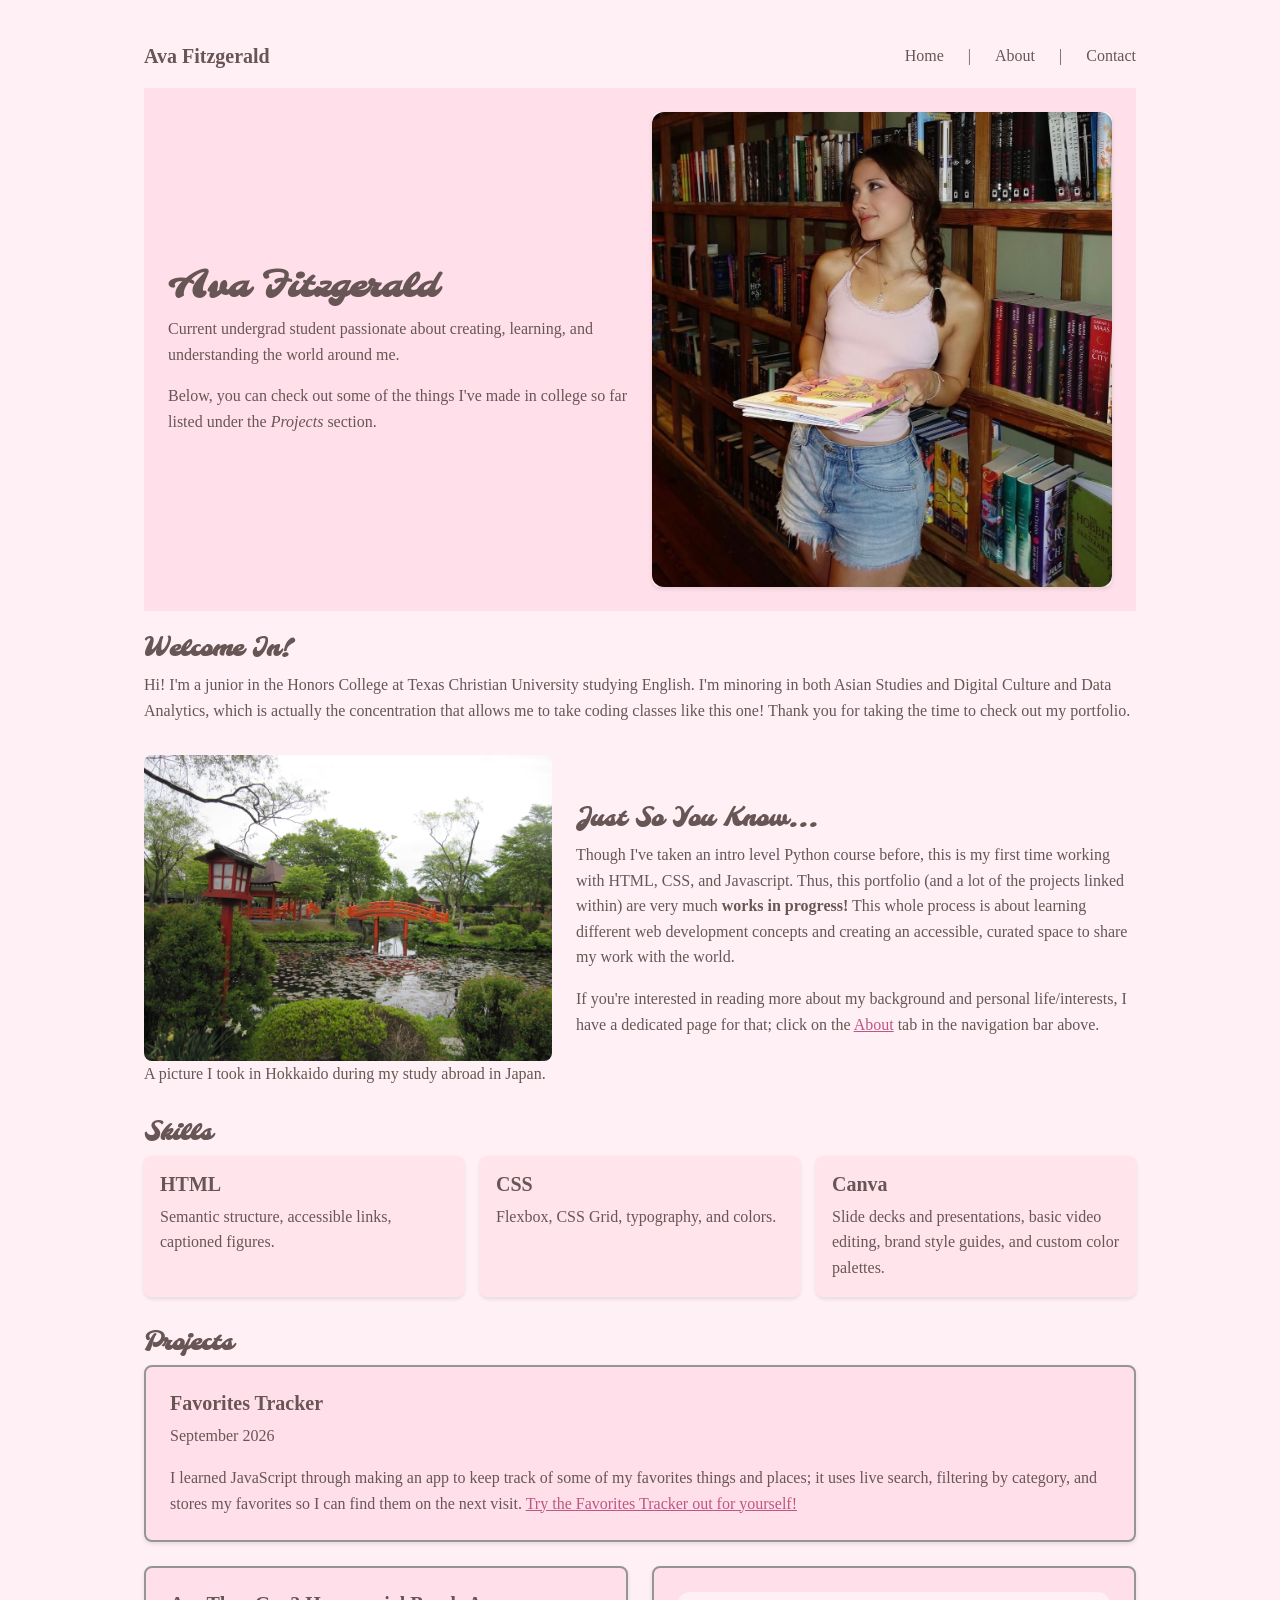
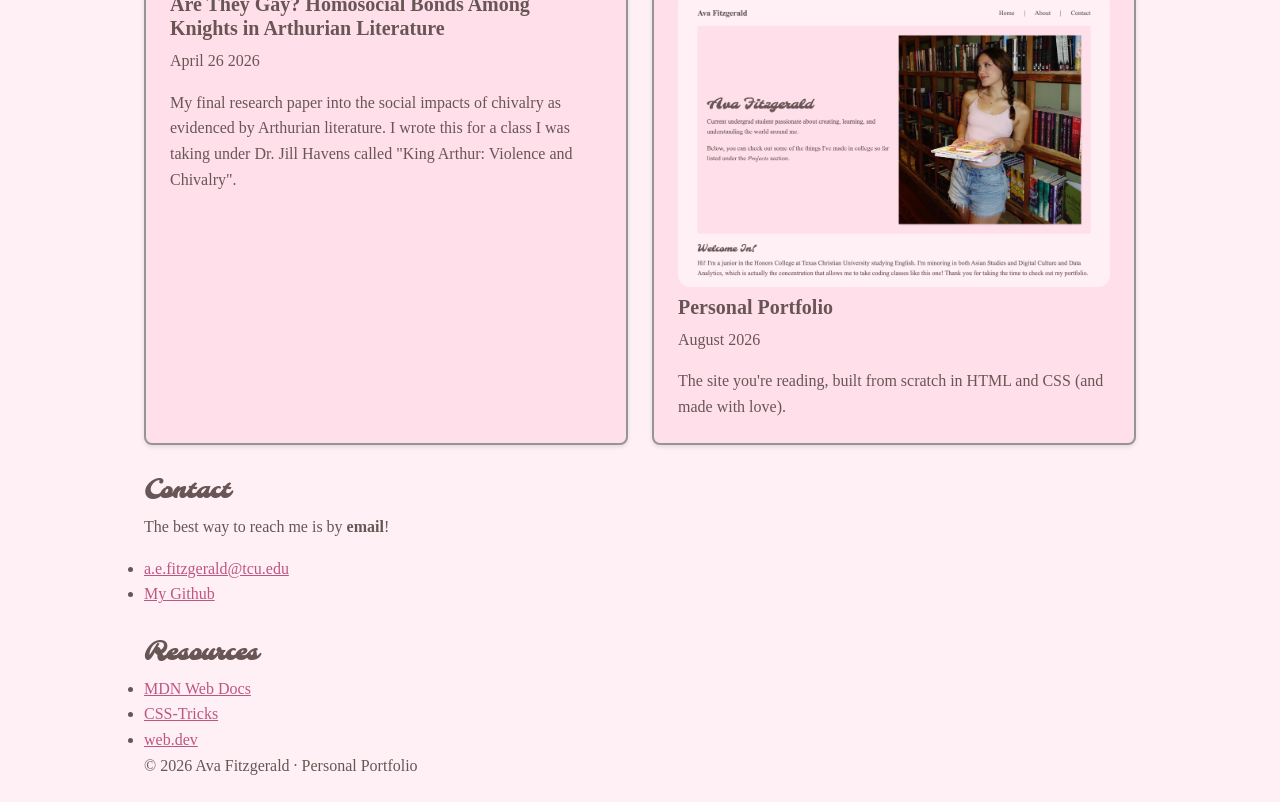
==== commit 1c246f84: "typo" ====
--- a/index.html
+++ b/index.html
@@ -99,7 +99,7 @@
                 </figure>
                     <h3>Personal Portfolio</h3>
                     <p><time datetime="2026-08">August 2026</time></p>
-                    <p>The site you're reading, built from scatch in HTML and CSS (and made with love).</p>
+                    <p>The site you're reading, built from scratch in HTML and CSS (and made with love).</p>
                 </li>
             </ul>
         </section>
--- a/css/styles.css
+++ b/css/styles.css
@@ -104,6 +104,12 @@
    min-width: 16rem;
    box-shadow: var(--shadow-sm);
 }
+.header-pic img {
+   width: 100%;
+   height: 100%;
+   object-fit: cover;
+   border-radius: var(--radius-lg);
+}
 
 nav {
    padding: var(--space-md) 0;
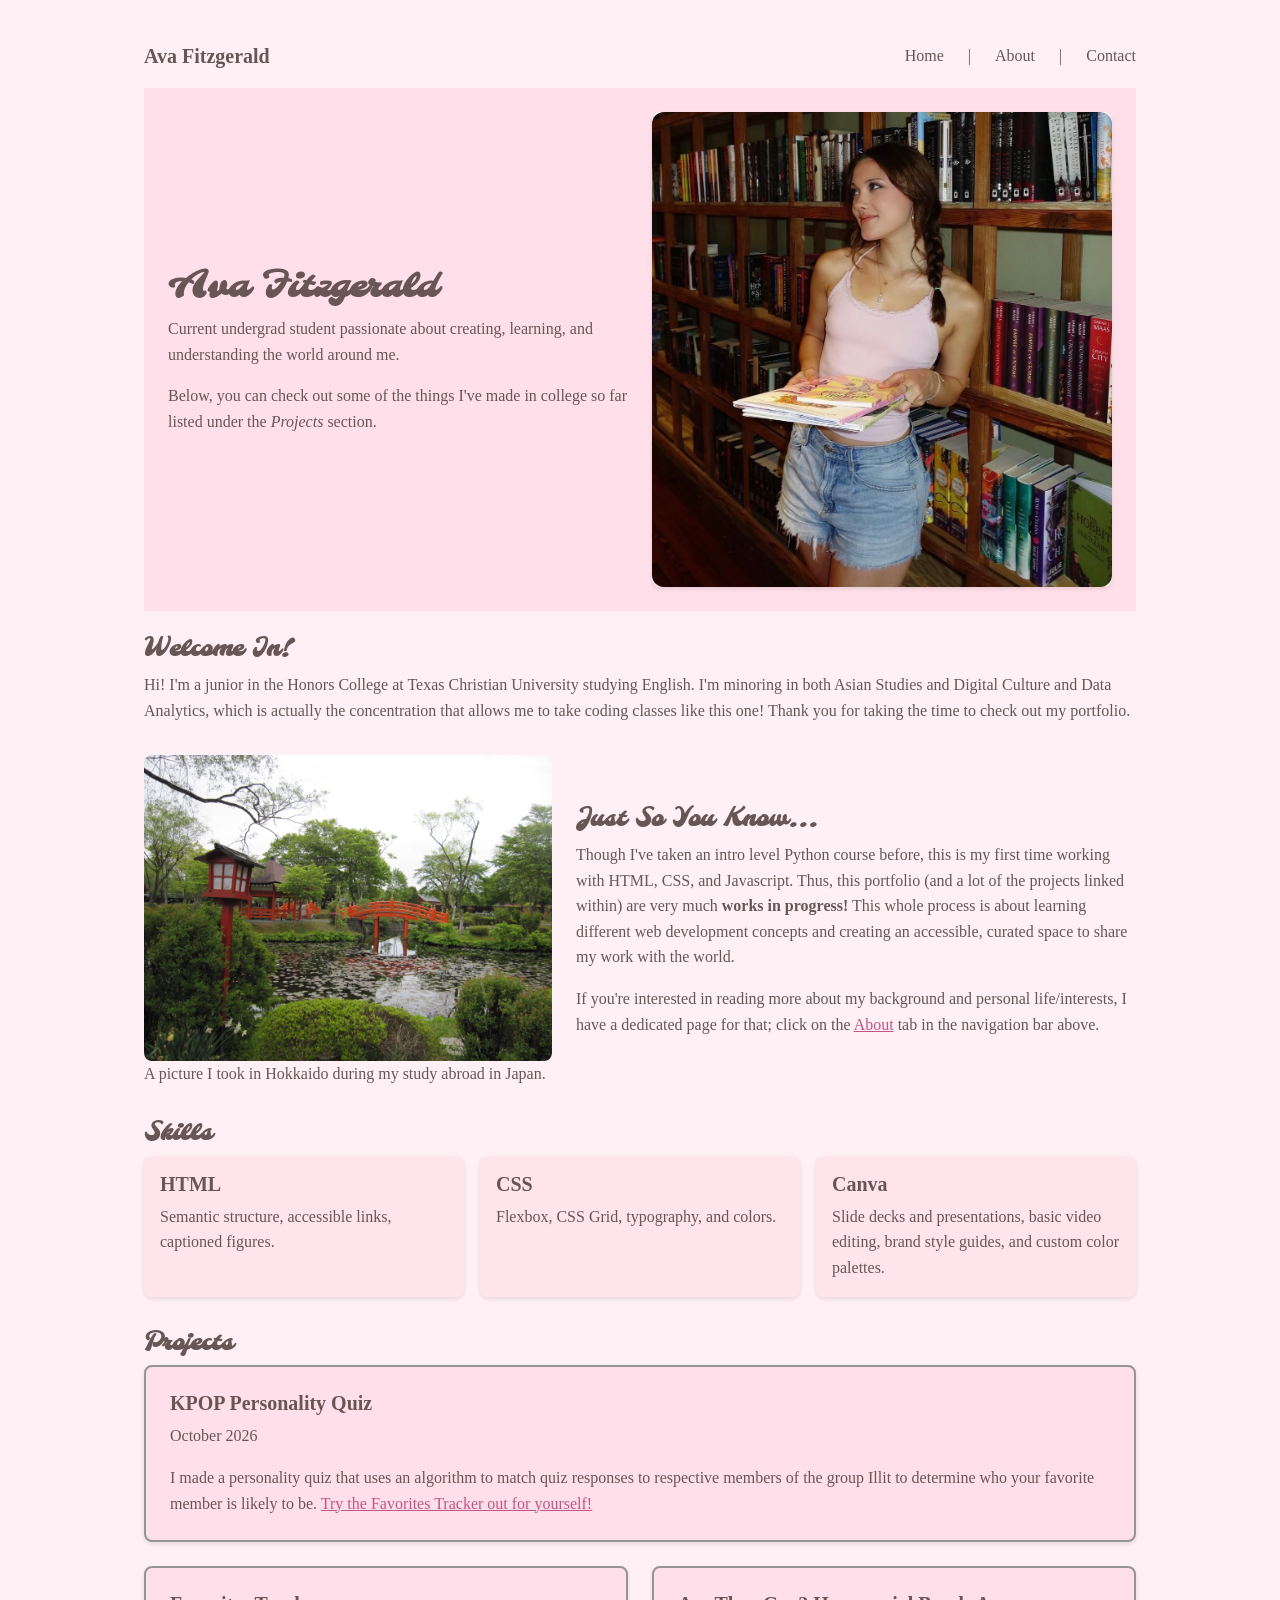
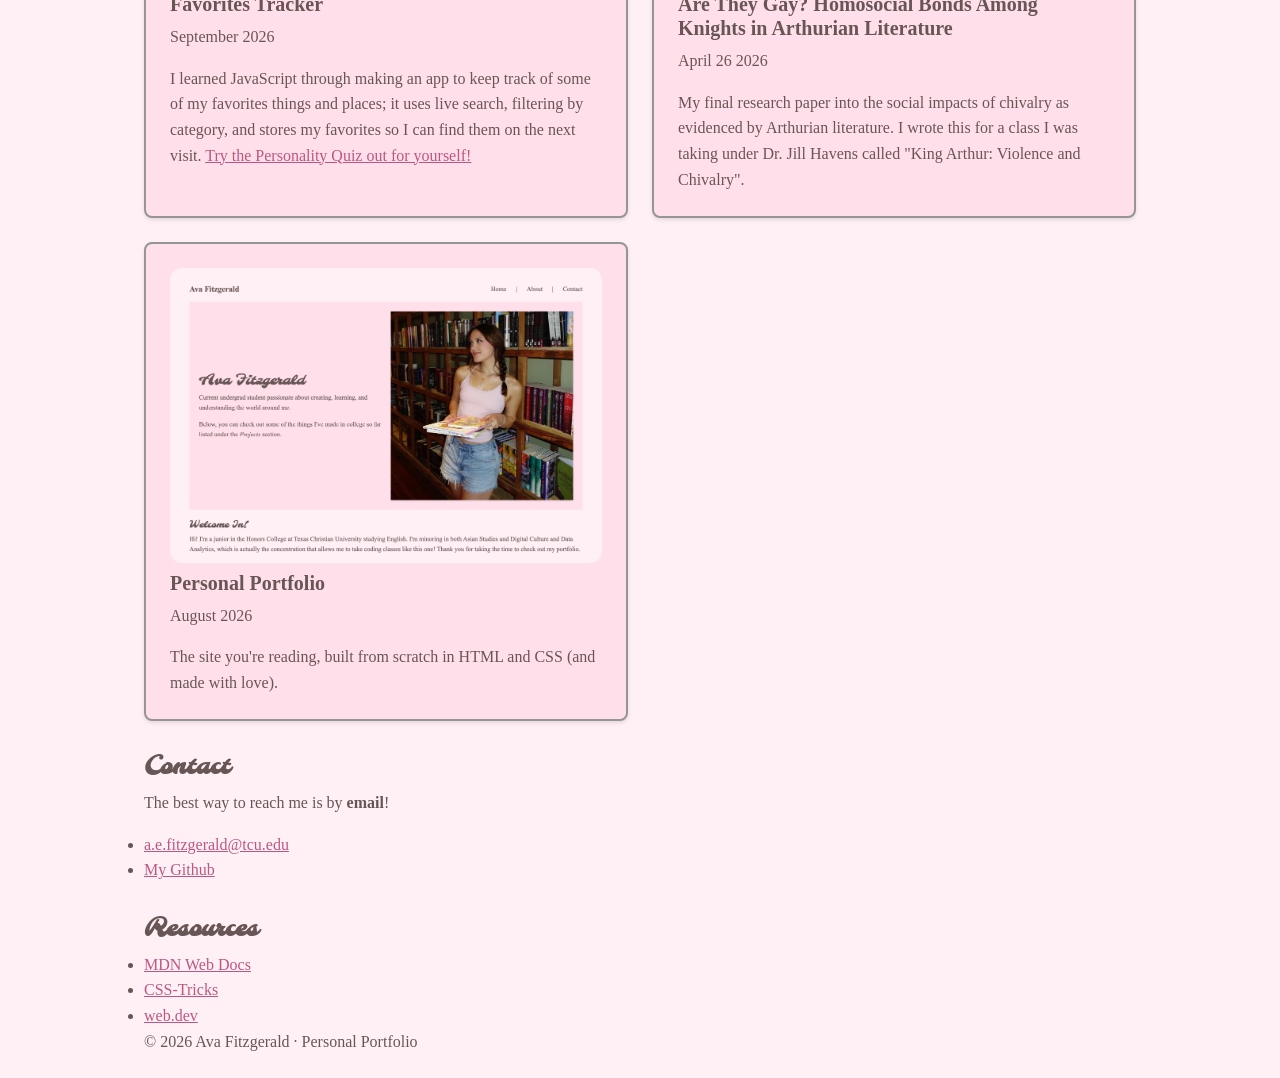
==== commit cdbd95f3: "Added project zed to my portfolio" ====
--- a/index.html
+++ b/index.html
@@ -79,12 +79,19 @@
             <h2>Projects</h2>
             <ul class="project-list">
                 <li class="project-card featured">
+                    <h3>KPOP Personality Quiz</h3>
+                    <p><time datetime="2026-10">October 2026</time></p>
+                    <p>I made a personality quiz that uses an algorithm to match quiz responses to respective members of the group Illit to determine who your favorite member is likely to be.
+                        <a href="https://aefitzgeraldtcu.github.io/favorites-tracker/" target="_blank" rel="noopener">Try the Favorites
+                            Tracker out for yourself!</a>
+                    </p>
+                </li>
+                <li class="project-card">
                     <h3>Favorites Tracker</h3>
                     <p><time datetime="2026-09">September 2026</time></p>
                     <p>I learned JavaScript through making an app to keep track of some of my favorites things and places;
                         it uses live search, filtering by category, and stores my favorites so I can find them on the next visit.
-                        <a href="https://aefitzgeraldtcu.github.io/favorites-tracker/" target="_blank" rel="noopener">Try the Favorites
-                            Tracker out for yourself!</a>
+                        <a href="https://aefitzgeraldtcu.github.io/zed/" target="_blank" rel="noopener">Try the Personality Quiz out for yourself!</a>
                     </p>
                 </li>
                 <li class="project-card">
